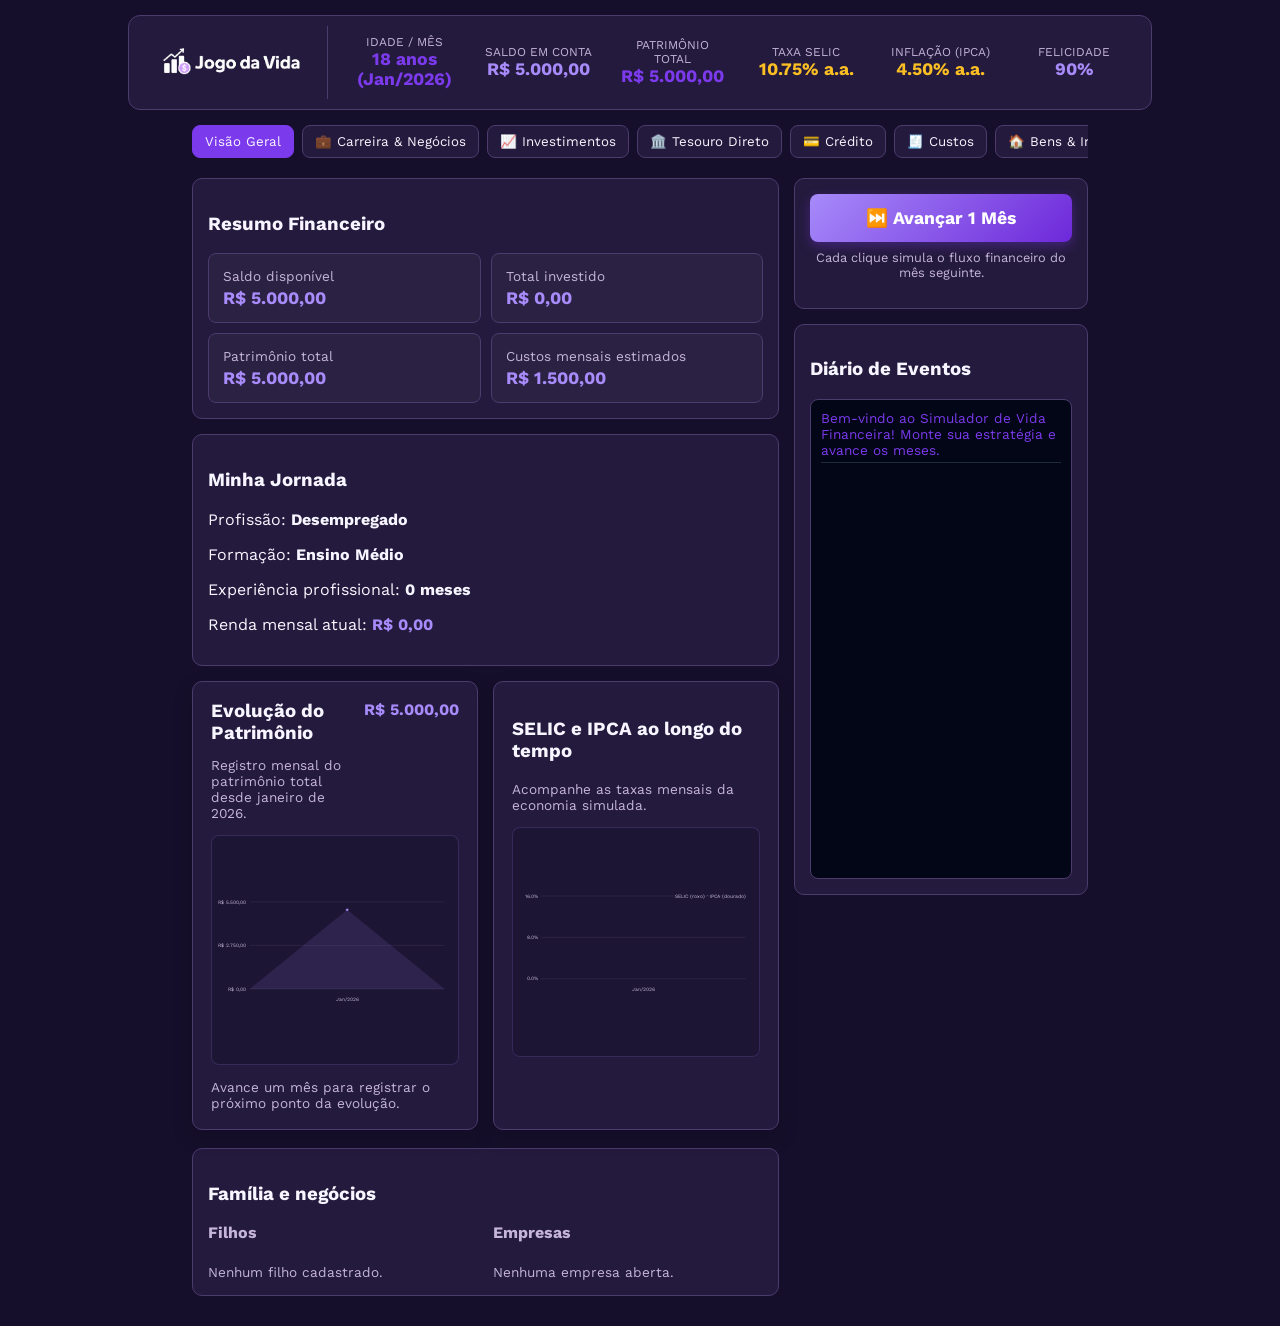
==== html/jogo.html @ ce8ad445 "feat: expandir simulacao financeira" ====
<!DOCTYPE html>
<html lang="pt-BR">
<head>
    <meta charset="UTF-8">
    <meta name="viewport" content="width=device-width, initial-scale=1.0">
    <title>Jogo da Vida</title>
    <link rel="stylesheet" href="../css/style.css">
</head>
<body>
    <header class="top-navbar" aria-label="Resumo do jogador">
        <div class="navbar-brand">
            <img class="game-logo" src="../assets/images/jogo-da-vida-logo.png" alt="Jogo da Vida">
        </div>
        <div class="header-stats">
        <div class="stat-card">
            <div class="stat-title">Idade / Mês</div>
            <div class="stat-value blue" id="ui-tempo">18 anos (Mês 1)</div>
        </div>
        <div class="stat-card">
            <div class="stat-title">Saldo em Conta</div>
            <div class="stat-value" id="ui-saldo">R$ 1.000,00</div>
        </div>
        <div class="stat-card">
            <div class="stat-title">Patrimônio Total</div>
            <div class="stat-value blue" id="ui-patrimonio">R$ 1.000,00</div>
        </div>
        <div class="stat-card">
            <div class="stat-title">Taxa SELIC</div>
            <div class="stat-value warn" id="ui-selic">10,75% a.a.</div>
        </div>
        <div class="stat-card">
            <div class="stat-title">Inflação (IPCA)</div>
            <div class="stat-value warn" id="ui-inflacao">4,50% a.a.</div>
        </div>
        <div class="stat-card">
            <div class="stat-title">Felicidade</div>
            <div class="stat-value" id="ui-felicidade-topo">60%</div>
        </div>
        </div>
    </header>

    <!-- Navegação por Abas -->
    <div class="nav-tabs">
        <button class="tab-btn" onclick="switchTab('geral')">Visão Geral</button>
        <button class="tab-btn active" onclick="switchTab('carreira')">💼 Carreira & Negócios</button>
        <button class="tab-btn" onclick="switchTab('investimentos')">📈 Investimentos</button>
        <button class="tab-btn" onclick="switchTab('tesouro')">🏛️ Tesouro Direto</button>
        <button class="tab-btn" onclick="switchTab('credito')">💳 Crédito</button>
        <button class="tab-btn" onclick="switchTab('custos')">🧾 Custos</button>
        <button class="tab-btn" onclick="switchTab('bens')">🏠 Bens & Imóveis</button>
        <button class="tab-btn" onclick="switchTab('protecao')">🛡️ Proteção & Seguros</button>
        <button class="tab-btn" onclick="switchTab('vida')">❤️ Vida & Família</button>
    </div>

    <div class="main-content">
        <!-- Áreas de Ação Dinâmicas -->
        <div>
            <!-- ABA PRINCIPAL: VISÃO GERAL -->
            <div id="tab-geral" class="tab-content">
                <div class="panel">
                    <h3>Resumo Financeiro</h3>
                    <div class="summary-grid">
                        <div class="summary-card"><span>Saldo disponível</span><strong id="geral-saldo">R$ 0,00</strong></div>
                        <div class="summary-card"><span>Total investido</span><strong id="geral-investimentos">R$ 0,00</strong></div>
                        <div class="summary-card"><span>Patrimônio total</span><strong id="geral-patrimonio">R$ 0,00</strong></div>
                        <div class="summary-card"><span>Custos mensais estimados</span><strong id="geral-custos">R$ 0,00</strong></div>
                    </div>
                </div>

                <div class="panel">
                    <h3>Minha Jornada</h3>
                    <p>Profissão: <strong id="geral-cargo">Desempregado</strong></p>
                    <p>Formação: <strong id="geral-formacao">Ensino Médio</strong></p>
                    <p>Experiência profissional: <strong id="geral-experiencia">0 meses</strong></p>
                    <p>Renda mensal atual: <strong id="geral-renda" class="positive-value">R$ 0,00</strong></p>
                </div>

                <div class="dashboard-grid">
                    <div class="panel">
                        <div class="chart-heading">
                            <div>
                                <h3>Evolução do Patrimônio</h3>
                                <p class="hint">Registro mensal do patrimônio total desde janeiro de 2026.</p>
                            </div>
                            <strong id="geral-patrimonio-atual" class="positive-value">R$ 0,00</strong>
                        </div>
                        <svg id="grafico-patrimonio" class="patrimonio-chart" role="img" aria-label="Gráfico de evolução anual do patrimônio"></svg>
                        <p id="descricao-grafico-patrimonio" class="hint"></p>
                    </div>

                    <div class="panel">
                        <h3>SELIC e IPCA ao longo do tempo</h3>
                        <p class="hint">Acompanhe as taxas mensais da economia simulada.</p>
                        <svg id="grafico-economia" class="patrimonio-chart" role="img" aria-label="Gráfico mensal da Selic e do IPCA"></svg>
                    </div>
                </div>

                <div class="panel">
                    <h3>Família e negócios</h3>
                    <div class="general-overview-grid">
                        <section><h4>Filhos</h4><div id="geral-filhos" class="general-list"></div></section>
                        <section><h4>Empresas</h4><div id="geral-empresas" class="general-list"></div></section>
                    </div>
                </div>
            </div>

            <!-- ABA 1: CARREIRA & NEGÓCIOS -->
            <div id="tab-carreira" class="tab-content active">
                <div class="panel">
                    <h3>Carreira Profissional</h3>
                    <p>Cargo Atual: <strong id="ui-cargo">Desempregado</strong></p>
                    <p>Salário Mensal: <strong id="ui-salario" style="color:var(--accent)">R$ 0,00</strong></p>
                    <p>Nível de Currículo/Escolaridade: <span id="ui-curriculo">Ensino Médio (Nível 1)</span></p>
                    <p>Curso Superior: <strong id="ui-curso-superior">Ainda não escolhido</strong></p>
                    <p>Faculdade: <strong id="ui-faculdade">Não iniciada</strong></p>
                    <p>Experiência no cargo: <strong id="ui-experiencia-cargo">0 meses</strong></p>
                    <button class="btn-action btn-blue" onclick="melhorarCurriculo()">Fazer Cursos / Faculdade (Custo: R$ 1.200)</button>
                    <button class="btn-action" id="btn-procurar-emprego" onclick="procurarEmprego()">Procurar Emprego / Candidatar-se</button>
                    <p class="hint" id="ui-chance-emprego"></p>
                </div>

                <div class="panel" id="painel-pos-graduacao" hidden>
                    <h3>Pós-graduação</h3>
                    <p>Uma especialização fortalece o currículo e amplia suas opções de carreira.</p>
                    <button class="btn-action btn-blue" onclick="fazerPosGraduacao()">Iniciar pós-graduação (R$ 6.500)</button>
                </div>

                <div class="panel" id="painel-curso-superior" hidden>
                    <h3>Escolha seu Curso Superior</h3>
                    <p>Escolha a graduação. A mensalidade é cobrada ao avançar cada mês até a conclusão do curso.</p>
                    <select id="curso-superior">
                        <option value="">Selecione uma área</option>
                        <option value="financeiro">Financeiro</option>
                        <option value="tech">Tech</option>
                        <option value="marketing">Marketing</option>
                        <option value="direito">Direito</option>
                        <option value="medicina">Medicina</option>
                    </select>
                    <button class="btn-action" onclick="escolherCursoSuperior()">Iniciar faculdade</button>
                </div>

                <div class="panel">
                    <h3>Cargos, salários e requisitos</h3>
                    <div id="lista-cargos" class="career-list"></div>
                </div>

                <div class="panel">
                    <h3>Empreendedorismo</h3>
                    <p>Status das empresas: <span id="ui-empresa-status">Sem empresa</span></p>
                    <label for="ramo-startup">Ramo da startup</label>
                    <select id="ramo-startup">
                        <option value="">Selecione um ramo</option>
                        <option value="tech">Tecnologia</option>
                        <option value="fintech">Fintech</option>
                        <option value="saude">Saúde</option>
                        <option value="marketing">Marketing</option>
                        <option value="ecommerce">E-commerce</option>
                    </select>
                    <label for="nome-startup">Nome da startup</label>
                    <input id="nome-startup" class="investment-input" type="text" maxlength="40" placeholder="Ex.: Aurora Labs">
                    <button class="btn-action" onclick="abrirEmpresa()">Abrir uma Startup (Investimento: R$ 500.000)</button>
                    <div id="lista-empresas" class="company-list"></div>
                </div>
            </div>

            <!-- ABA 2: INVESTIMENTOS -->
            <div id="tab-investimentos" class="tab-content">
                <div class="panel">
                    <h3>Escolha o tipo de investimento</h3>
                    <p class="hint">As cotações exibidas são referências de 23/07/2026. No jogo, preços e índices variam a cada mês.</p>
                    <div class="investment-nav">
                        <button class="investment-category active" data-category="rendaFixa" onclick="mostrarCategoriaInvestimento('rendaFixa')">Renda Fixa</button>
                        <button class="investment-category" data-category="acoes" onclick="mostrarCategoriaInvestimento('acoes')">Ações B3</button>
                        <button class="investment-category" data-category="fiis" onclick="mostrarCategoriaInvestimento('fiis')">FIIs</button>
                        <button class="investment-category" data-category="etfs" onclick="mostrarCategoriaInvestimento('etfs')">ETFs</button>
                    </div>
                </div>

                <div class="panel">
                    <h3 id="titulo-categoria-investimento">Renda Fixa</h3>
                    <p id="descricao-categoria-investimento" class="hint"></p>
                    <div class="investment-lesson">
                        <div><span>Risco</span><strong id="risco-categoria-investimento"></strong></div>
                        <div><span>Rentabilidade</span><strong id="rentabilidade-categoria-investimento"></strong></div>
                        <p id="como-funciona-categoria-investimento"></p>
                        <p id="atencao-categoria-investimento" class="hint"></p>
                    </div>
                    <div id="lista-investimentos" class="investment-grid"></div>
                </div>
            </div>

            <div id="tab-tesouro" class="tab-content">
                <div class="panel">
                    <h3>Tesouro Direto</h3>
                    <p class="hint">Títulos de referência do Tesouro Direto. As taxas no jogo acompanham SELIC, IPCA ou uma taxa prefixada simulada.</p>
                    <div class="investment-lesson">
                        <div><span>Risco</span><strong>Baixo risco de crédito; preço pode oscilar antes do vencimento.</strong></div>
                        <div><span>Rentabilidade</span><strong>Selic, IPCA + taxa ou taxa prefixada.</strong></div>
                        <p>Você empresta dinheiro ao governo. O Tesouro Selic costuma ser usado para reserva de emergência; IPCA+ busca preservar o poder de compra; o Prefixado trava uma taxa nominal.</p>
                        <p class="hint">Em resgate antecipado, o valor depende do preço de mercado (marcação a mercado). Levar o título até o vencimento reduz essa incerteza.</p>
                    </div>
                    <div id="lista-tesouro-direto" class="investment-grid"></div>
                </div>
            </div>

            <div id="tab-credito" class="tab-content">
                <div class="panel credit-panel">
                    <h3>Empréstimo pessoal</h3>
                    <p>Escolha o valor e prazo. O dinheiro entra na conta agora e as parcelas entram no relatório mensal.</p>
                    <label for="valor-emprestimo">Valor: <strong id="valor-emprestimo-label">R$ 5.000,00</strong></label>
                    <input id="valor-emprestimo" type="range" min="1000" max="50000" step="1000" value="5000" oninput="atualizarValoresCredito()">
                    <label for="prazo-emprestimo">Prazo</label>
                    <select id="prazo-emprestimo" onchange="atualizarValoresCredito()"><option value="12">12 meses</option><option value="24">24 meses</option><option value="36">36 meses</option></select>
                    <button class="btn-action" onclick="solicitarEmprestimo()">Solicitar empréstimo</button>
                </div>

                <div class="panel credit-panel">
                    <h3>Consórcio</h3>
                    <p>Planeje uma carta de crédito. Você paga parcelas mensais e pode ser contemplado na simulação.</p>
                    <label for="valor-consorcio">Carta de crédito: <strong id="valor-consorcio-label">R$ 50.000,00</strong></label>
                    <input id="valor-consorcio" type="range" min="20000" max="200000" step="5000" value="50000" oninput="atualizarValoresCredito()">
                    <label for="prazo-consorcio">Prazo</label>
                    <select id="prazo-consorcio"><option value="60">60 meses</option><option value="100">100 meses</option><option value="150">150 meses</option></select>
                    <button class="btn-action btn-blue" onclick="aderirConsorcio()">Entrar no consórcio</button>
                </div>

                <div class="panel">
                    <h3>Meus contratos</h3>
                    <div id="lista-creditos"><p>Nenhum contrato ativo.</p></div>
                </div>
            </div>

            <div id="tab-custos" class="tab-content">
                <div class="panel">
                    <h3>Custos mensais previstos</h3>
                    <p class="hint">A alimentação e os cuidados aumentam conforme a família cresce. Os valores são recalculados a cada mudança no patrimônio ou nos contratos.</p>
                    <p>Total estimado: <strong id="custos-total-mensais" class="asset-price">R$ 0,00</strong></p>
                    <div id="lista-custos-mensais" class="cost-list"></div>
                    <h3 class="property-section-title">Ações financeiras</h3>
                    <div id="acoes-custos" class="cost-actions"></div>
                </div>
            </div>

            <!-- ABA 3: BENS & IMÓVEIS -->
            <div id="tab-bens" class="tab-content">
                <div class="panel">
                    <h3>Adquirir Veículos & Imóveis</h3>
                    <p class="hint">Escolha um veículo. Todos exigem um gasto mensal de manutenção, seguro e uso equivalente a 5% do valor do carro.</p>
                    <div id="lista-veiculos-disponiveis" class="vehicle-grid"></div>
                    <h3 class="property-section-title">Imóveis</h3>
                    <p class="hint">Os imóveis valorizam mensalmente conforme seu perfil e a inflação. Ao alugar, o valor é reajustado pelo IPCA e nunca ultrapassa 10% do valor atual do bem por mês.</p>
                    <div id="lista-imoveis-disponiveis" class="property-grid"></div>
                </div>

                <div class="panel">
                    <h3>Meus Bens Adquiridos</h3>
                    <div id="lista-bens"><p>Nenhum bem registrado.</p></div>
                </div>
            </div>

            <!-- ABA 4: PROTEÇÃO & SEGUROS -->
            <div id="tab-protecao" class="tab-content">
                <div class="panel">
                    <h3>Gerenciamento de Riscos</h3>
                    <p>Seguros protegem seu patrimônio contra catástrofes e imprevistos inesperados.</p>
                    
                    <div class="card-item">
                        <strong>Plano de Saúde Familiar</strong><br>
                        Custo mensal dinâmico: <strong id="custo-saude">R$ 0,00</strong><br>
                        Status: <strong id="st-saude" style="color:var(--danger)">Não contratado</strong>
                        <button class="btn-action" onclick="toggleSeguro('saude')">Contratar / Cancelar</button>
                    </div>

                    <div class="card-item">
                        <strong>Seguro Residencial (Contra Tempestades, Furacões e Desastres)</strong><br>
                        Custo mensal dinâmico: <strong id="custo-residencial">R$ 0,00</strong><br>
                        Status: <strong id="st-residencial" style="color:var(--danger)">Não contratado</strong>
                        <button class="btn-action" onclick="toggleSeguro('residencial')">Contratar / Cancelar</button>
                    </div>
                    <p class="hint" id="detalhe-seguros"></p>
                </div>
            </div>

            <!-- ABA 5: VIDA & FAMÍLIA -->
            <div id="tab-vida" class="tab-content">
                <div class="panel">
                    <h3>Relacionamento & Filhos</h3>
                    <p>Status Conjugal: <strong id="ui-relacionamento">Solteiro(a)</strong></p>
                    <p>Filhos: <strong id="ui-filhos">0</strong></p>
                    <button class="btn-action btn-blue" onclick="buscarParceiro()">Procurar Parceiro(a)</button>
                    <label for="nome-filho">Nome do filho(a)</label>
                    <input id="nome-filho" class="investment-input" type="text" maxlength="30" placeholder="Digite o nome">
                    <button class="btn-action" onclick="terFilho()">Ter um Filho</button>
                    <div id="lista-filhos" class="children-list"></div>
                </div>

                <div class="panel">
                    <h3>Estilo de Vida</h3>
                    <p>Felicidade: <strong id="ui-felicidade">60%</strong></p>
                    <div class="happiness-bar" aria-label="Nível de felicidade"><span id="barra-felicidade"></span></div>
                    <button class="btn-action" id="btn-ferias" onclick="tirarFerias()">Tirar férias</button>
                    <p class="hint" id="ui-status-ferias"></p>
                    <button class="btn-action btn-blue" onclick="viajar()">Fazer Viagem Internacional (R$ 8.000)</button>
                </div>
            </div>
        </div>

        <!-- Painel Lateral: Log e Passagem do Tempo -->
        <div>
            <div class="panel">
                <button id="btn-avancar" class="advance-btn" onclick="avancarMes()">⏭️ Avançar 1 Mês</button>
                <p style="text-align:center; font-size: 0.8rem; color:var(--text-muted); margin-top: 8px;">
                    Cada clique simula o fluxo financeiro do mês seguinte.
                </p>
            </div>

            <div class="panel">
                <h3>Diário de Eventos</h3>
                <div class="log-box" id="log-box">
                    <div class="log-msg log-info">Bem-vindo ao Simulador de Vida Financeira! Monte sua estratégia e avance os meses.</div>
                </div>
            </div>
        </div>
        </div>
    </header>

    <dialog id="relatorio-mensal" class="monthly-report">
        <div class="report-header">
            <div>
                <p class="report-eyebrow">Fechamento financeiro</p>
                <h2 id="relatorio-titulo">Relatório mensal</h2>
            </div>
            <button class="report-close" type="button" onclick="fecharRelatorioMensal()" aria-label="Fechar relatório">×</button>
        </div>
        <div class="report-summary">
            <div><span>Ganhos</span><strong id="relatorio-total-ganhos" class="report-positive">R$ 0,00</strong></div>
            <div><span>Gastos</span><strong id="relatorio-total-gastos" class="report-negative">R$ 0,00</strong></div>
            <div><span>Saldo final</span><strong id="relatorio-saldo-final">R$ 0,00</strong></div>
        </div>
        <div class="report-columns">
            <section>
                <h3>De onde veio o ganho</h3>
                <div id="relatorio-ganhos" class="report-list"></div>
            </section>
            <section>
                <h3>Onde o dinheiro foi gasto</h3>
                <div id="relatorio-gastos" class="report-list"></div>
            </section>
        </div>
        <p id="relatorio-resultado" class="report-result"></p>
        <button class="btn-action" type="button" onclick="fecharRelatorioMensal()">Continuar</button>
    </dialog>
    <dialog id="final-jogo" class="final-game-dialog">
        <p class="report-eyebrow">Fim da jornada • 80 anos</p>
        <h2 id="final-classificacao">Sua classificação final</h2>
        <p id="final-mensagem" class="final-message"></p>
        <div id="final-estatisticas" class="final-stats"></div>
        <button class="btn-action" type="button" onclick="document.getElementById('final-jogo').close()">Ver resultado</button>
    </dialog>
    <script src="../js/script.js"></script>
</body>
</html>
---- css/style.css ----
@import url('https://fonts.googleapis.com/css2?family=Work+Sans:wght@400;500;600;700&display=swap');

:root {
            --bg-dark: #160f2b;
            --card-bg: #241a3d;
            --accent: #a78bfa;
            --accent-blue: #7c3aed;
            --danger: #fb7185;
            --warning: #fbbf24;
            --text-light: #f7f5ff;
            --text-muted: #c4b5d9;
            --border: #4c3b6d;
        }

        * { box-sizing: border-box; font-family: 'Work Sans', system-ui, sans-serif; }
        body { background-color: var(--bg-dark); color: var(--text-light); margin: 0; padding: 15px 15%; }

        .top-navbar {
            display: flex;
            align-items: stretch;
            gap: 14px;
            width: min(80vw, calc(100% + 10vw));
            margin: 0 0 15px -5vw;
            padding: 10px 14px;
            background: var(--card-bg);
            border: 1px solid var(--border);
            border-radius: 12px;
        }
        .navbar-brand {
            display: flex;
            align-items: center;
            flex: 0 0 auto;
            padding-right: 14px;
            border-right: 1px solid var(--border);
        }
        .game-logo { display: block; width: min(170px, 20vw); height: auto; }

        /* Indicadores da navbar */
        .header-stats {
            display: grid;
            grid-template-columns: repeat(6, minmax(90px, 1fr));
            flex: 1;
            gap: 8px;
        }
        .stat-card { display: flex; flex-direction: column; justify-content: center; min-width: 0; padding: 4px 6px; text-align: center; }
        .stat-title { font-size: 0.75rem; color: var(--text-muted); text-transform: uppercase; }
        .stat-value { font-size: 1.1rem; font-weight: bold; color: var(--accent); }
        .stat-value.blue { color: var(--accent-blue); }
        .stat-value.warn { color: var(--warning); }

        /* Navigation Tabs */
        .nav-tabs { display: flex; gap: 8px; margin-bottom: 15px; overflow-x: auto; padding-bottom: 5px; }
        .tab-btn {
            background: var(--card-bg);
            border: 1px solid var(--border);
            color: var(--text-light);
            padding: 8px 12px;
            border-radius: 8px;
            cursor: pointer;
            white-space: nowrap;
            transition: 0.2s;
        }
        .tab-btn.active { background: var(--accent-blue); border-color: var(--accent-blue); }

        /* Layout Grid */
        .main-content { display: grid; grid-template-columns: 2fr 1fr; gap: 15px; }
        @media (max-width: 1000px) {
            .top-navbar { width: min(80vw, calc(100% + 10vw)); }
            .header-stats { grid-template-columns: repeat(3, minmax(90px, 1fr)); }
        }
        @media (max-width: 850px) { .main-content { grid-template-columns: 1fr; } }
        @media (max-width: 650px) {
            body { padding: 15px; }
            .top-navbar { width: 100%; margin-left: 0; flex-direction: column; align-items: center; }
            .navbar-brand { padding: 0; border: 0; }
            .game-logo { width: 150px; }
            .header-stats { width: 100%; grid-template-columns: repeat(2, minmax(0, 1fr)); }
        }

        .panel { background: var(--card-bg); border-radius: 10px; padding: 15px; border: 1px solid var(--border); margin-bottom: 15px; }
        .tab-content { display: none; }
        .tab-content.active { display: block; }

        .summary-grid { display: grid; grid-template-columns: repeat(auto-fit, minmax(180px, 1fr)); gap: 10px; }
        .summary-card { background: rgba(255,255,255,0.03); border: 1px solid var(--border); border-radius: 8px; padding: 14px; }
        .summary-card span { display: block; color: var(--text-muted); font-size: 0.85rem; }
        .summary-card strong { display: block; margin-top: 4px; color: var(--accent); font-size: 1.1rem; }
        .positive-value { color: var(--accent); }
        .hint { color: var(--text-muted); font-size: 0.85rem; margin-bottom: 0; }
        .dashboard-grid, .general-overview-grid { display: grid; grid-template-columns: repeat(2, minmax(0, 1fr)); gap: 15px; }
        .dashboard-grid { margin-bottom: 18px; align-items: stretch; }
        .dashboard-grid .panel { margin-bottom: 0; min-width: 0; padding: 18px; overflow: hidden; box-shadow: 0 8px 20px rgba(2, 6, 23, 0.18); }
        .general-overview-grid section { min-width: 0; }
        .general-overview-grid h4 { margin: 0 0 8px; color: var(--text-muted); }
        .general-list { display: grid; gap: 6px; }
        .general-list-item { display: flex; justify-content: space-between; gap: 10px; padding: 8px 0; border-bottom: 1px solid var(--border); font-size: 0.88rem; }
        .general-list-item:last-child { border-bottom: 0; }
        .general-list-item span { color: var(--text-muted); text-align: right; }
        @media (max-width: 720px) { .dashboard-grid, .general-overview-grid { grid-template-columns: 1fr; } }
        select { width: 100%; margin-top: 8px; padding: 10px; border-radius: 6px; border: 1px solid var(--border); background: var(--bg-dark); color: var(--text-light); }

        .investment-nav { display: flex; flex-wrap: wrap; justify-content: flex-start; gap: 6px; margin-top: 12px; }
        .investment-category { border: 1px solid var(--border); background: var(--bg-dark); color: var(--text-light); padding: 6px 9px; border-radius: 6px; cursor: pointer; font-size: 0.8rem; }
        .investment-category.active { background: var(--accent-blue); border-color: var(--accent-blue); }
        .investment-grid { display: grid; grid-template-columns: 1fr; gap: 10px; }
        .investment-card { margin: 0; display: grid; grid-template-columns: minmax(0, 1fr) auto; column-gap: 14px; }
        .investment-card > :not(.investment-actions) { grid-column: 1; }
        .investment-actions { grid-column: 2; grid-row: 1 / span 8; display: flex; flex-wrap: wrap; align-self: end; align-items: flex-end; justify-content: flex-end; gap: 6px; }
        .investment-actions .btn-action { margin-right: 0; }
        .investment-card h4 { margin: 0 0 7px; }
        .investment-card p { margin: 0 0 7px; color: var(--text-muted); font-size: 0.88rem; }
        .investment-input-label { color: var(--text-muted); font-size: 0.8rem; }
        .investment-control { display: grid; gap: 3px; }
        .investment-input { width: min(100%, 220px); padding: 7px 9px; border-radius: 6px; border: 1px solid var(--border); background: var(--bg-dark); color: var(--text-light); }
        .investment-estimate { color: var(--accent) !important; font-weight: 600; }
        .asset-price { color: var(--accent); font-weight: bold; font-size: 1.05rem; }
        .investment-lesson { display: grid; grid-template-columns: repeat(2, minmax(0, 1fr)); gap: 6px 12px; margin: 10px 0; padding: 10px; border: 1px solid var(--border); border-radius: 8px; background: rgba(255,255,255,0.03); font-size: 0.82rem; }
        .investment-lesson div { display: grid; gap: 2px; }
        .investment-lesson span { color: var(--text-muted); font-size: 0.78rem; text-transform: uppercase; }
        .investment-lesson strong { color: var(--accent); font-size: 0.85rem; }
        .investment-lesson p { grid-column: 1 / -1; margin: 0; line-height: 1.35; }
        @media (max-width: 550px) { .investment-lesson { grid-template-columns: 1fr; } }
        button:disabled { cursor: not-allowed; opacity: 0.5; }

        /* Buttons & Forms */
        button.btn-action {
            width: auto;
            background: var(--accent);
            color: #160f2b;
            border: none;
            padding: 8px 11px;
            border-radius: 6px;
            font-weight: bold;
            cursor: pointer;
            margin: 8px 5px 0 0;
            transition: 0.2s;
            font-size: 0.84rem;
            vertical-align: bottom;
        }
        button.btn-action:hover { filter: brightness(1.1); }
        button.btn-danger { background: var(--danger); color: white; }
        button.btn-blue { background: var(--accent-blue); color: white; }

        .card-item {
            background: rgba(255,255,255,0.03);
            border: 1px solid var(--border);
            padding: 12px;
            border-radius: 8px;
            margin-bottom: 10px;
        }
        .vehicle-grid { display: grid; grid-template-columns: 1fr; gap: 10px; }
        .vehicle-card { margin: 0; display: flex; flex-direction: column; }
        .vehicle-card h4 { margin: 0 0 6px; }
        .vehicle-card p { margin: 0 0 7px; }
        .vehicle-actions { display: flex; flex-wrap: wrap; gap: 6px; margin-top: auto; }
        .vehicle-actions .btn-action { margin-right: 0; }
        .property-section-title { margin: 24px 0 8px; }
        .property-grid { display: grid; grid-template-columns: 1fr; gap: 10px; }
        .property-card { margin: 0; display: flex; flex-direction: column; }
        .property-card h4, .property-card p { margin-top: 0; }
        .career-list { display: grid; gap: 8px; }
        .career-item { display: grid; grid-template-columns: minmax(160px, 1fr) auto; gap: 4px 14px; padding: 10px 0; border-bottom: 1px solid var(--border); }
        .career-item:last-child { border-bottom: 0; }
        .career-item small { grid-column: 1 / -1; color: var(--text-muted); }
        .cost-list { display: grid; gap: 7px; }
        .cost-item { display: flex; justify-content: space-between; gap: 12px; padding: 10px 0; border-bottom: 1px solid var(--border); }
        .cost-item:last-child { border-bottom: 0; }
        .cost-item strong { color: var(--warning); white-space: nowrap; }
        .cost-actions { display: grid; gap: 10px; }
        .cost-action { display: flex; flex-wrap: wrap; align-items: center; justify-content: space-between; gap: 8px; padding: 10px; border: 1px solid var(--border); border-radius: 8px; }
        .cost-action p { margin: 0; color: var(--text-muted); }
        .happiness-bar { height: 10px; overflow: hidden; margin: 8px 0 12px; background: var(--bg-dark); border-radius: 999px; border: 1px solid var(--border); }
        .happiness-bar span { display: block; width: 60%; height: 100%; background: linear-gradient(90deg, var(--danger), var(--warning), var(--accent)); transition: width 0.2s; }
        .company-list, .children-list { display: grid; gap: 8px; margin-top: 12px; }
        .company-card small { color: var(--text-muted); }
        .company-health { height: 8px; overflow: hidden; margin: 8px 0 4px; background: var(--bg-dark); border-radius: 999px; border: 1px solid var(--border); }
        .company-health span { display: block; height: 100%; background: linear-gradient(90deg, var(--danger), var(--warning), var(--accent)); }
        .company-ready { color: var(--warning); font-weight: bold; }
        .company-listed { color: var(--accent); font-weight: bold; }
        .child-item { display: flex; flex-wrap: wrap; justify-content: space-between; gap: 6px 14px; padding: 9px 0; border-bottom: 1px solid var(--border); }
        .child-item:last-child { border-bottom: 0; }
        .child-item span { color: var(--text-muted); font-size: 0.86rem; }

        /* Log Section */
        .log-box {
            height: 480px;
            overflow-y: auto;
            background: #020617;
            border: 1px solid var(--border);
            border-radius: 8px;
            padding: 10px;
            font-size: 0.85rem;
            font-family: monospace;
        }
        .log-msg { margin-bottom: 6px; padding-bottom: 4px; border-bottom: 1px solid #1e293b; }
        .log-pos { color: var(--accent); }
        .log-neg { color: var(--danger); }
        .log-warn { color: var(--warning); }
        .log-info { color: var(--accent-blue); }

        .advance-btn {
            background: linear-gradient(135deg, #a78bfa, #6d28d9);
            color: white; font-size: 1.1rem; padding: 14px; width: 100%;
            border: none; border-radius: 8px; font-weight: bold; cursor: pointer;
            box-shadow: 0 4px 12px rgba(124, 58, 237, 0.35);
        }

        .chart-heading { display: flex; justify-content: space-between; align-items: flex-start; gap: 15px; }
        .chart-heading h3 { margin: 0; }
        .chart-heading p { margin-bottom: 0; }
        .patrimonio-chart { display: block; width: 100%; height: auto; min-height: 230px; margin-top: 14px; padding: 6px; overflow: visible; background: rgba(2, 6, 23, 0.22); border: 1px solid rgba(167, 139, 250, 0.18); border-radius: 8px; }
        .chart-grid { stroke: rgba(196, 181, 217, 0.22); stroke-width: 1; }
        .chart-axis-label { fill: var(--text-muted); font-size: 12px; }
        .chart-line { fill: none; stroke: var(--accent); stroke-width: 3; stroke-linecap: round; stroke-linejoin: round; }
        .chart-area { fill: var(--accent); opacity: 0.12; }
        .chart-point { fill: var(--accent); stroke: var(--card-bg); stroke-width: 2; }
        @media (max-width: 900px) { .dashboard-grid { grid-template-columns: 1fr; } }
        @media (max-width: 480px) { .chart-heading { flex-direction: column; gap: 5px; } .patrimonio-chart { min-height: 200px; } }

        .monthly-report { width: min(680px, calc(100% - 30px)); color: var(--text-light); background: var(--card-bg); border: 1px solid var(--border); border-radius: 12px; padding: 20px; }
        .monthly-report::backdrop { background: rgba(2, 6, 23, 0.78); }
        .report-header { display: flex; align-items: flex-start; justify-content: space-between; gap: 12px; border-bottom: 1px solid var(--border); padding-bottom: 12px; }
        .report-header h2 { margin: 2px 0 0; font-size: 1.25rem; }
        .report-eyebrow { margin: 0; color: var(--text-muted); font-size: 0.75rem; text-transform: uppercase; }
        .report-close { border: 0; background: transparent; color: var(--text-light); cursor: pointer; font-size: 1.8rem; line-height: 1; }
        .report-summary { display: grid; grid-template-columns: repeat(3, 1fr); gap: 10px; margin: 15px 0; }
        .report-summary div { background: rgba(255,255,255,0.03); border: 1px solid var(--border); border-radius: 8px; padding: 10px; }
        .report-summary span { display: block; color: var(--text-muted); font-size: 0.78rem; }
        .report-summary strong { display: block; margin-top: 4px; }
        .report-positive { color: var(--accent); }
        .report-negative { color: var(--danger); }
        .report-columns { display: grid; grid-template-columns: repeat(2, minmax(0, 1fr)); gap: 16px; }
        .report-columns h3 { margin: 0 0 8px; font-size: 0.95rem; }
        .report-list { display: grid; gap: 6px; }
        .report-item { display: flex; justify-content: space-between; gap: 8px; background: rgba(255,255,255,0.03); border-radius: 6px; padding: 8px; font-size: 0.86rem; }
        .report-item span:last-child { white-space: nowrap; font-weight: bold; }
        .report-empty { color: var(--text-muted); font-size: 0.86rem; }
        .report-result { color: var(--text-muted); margin: 16px 0 0; }
        @media (max-width: 560px) { .report-summary, .report-columns { grid-template-columns: 1fr; } }
        .final-game-dialog { width: min(560px, calc(100% - 30px)); color: var(--text-light); background: var(--card-bg); border: 1px solid var(--border); border-radius: 12px; padding: 24px; text-align: center; }
        .final-game-dialog::backdrop { background: rgba(2, 6, 23, 0.82); }
        .final-game-dialog h2 { margin: 4px 0 10px; color: var(--accent); }
        .final-message { color: var(--text-muted); margin: 0 auto 18px; max-width: 440px; }
        .final-stats { display: grid; grid-template-columns: repeat(2, minmax(0, 1fr)); gap: 10px; text-align: left; }
        .final-stats div { padding: 10px; border: 1px solid var(--border); border-radius: 8px; background: rgba(255,255,255,0.03); }
        .final-stats span { display: block; color: var(--text-muted); font-size: 0.78rem; }
        .final-stats strong { display: block; margin-top: 4px; color: var(--accent); }
        @media (max-width: 420px) { .final-stats { grid-template-columns: 1fr; } }
        .credit-panel label { display: block; margin-top: 12px; color: var(--text-muted); font-size: 0.9rem; }
        .credit-panel input[type="range"] { width: 100%; accent-color: var(--accent); }
        .credit-panel select { max-width: 220px; }
        @media (max-width: 560px) { .investment-card { grid-template-columns: 1fr; } .investment-actions { grid-column: 1; grid-row: auto; flex-direction: row; align-items: center; } }
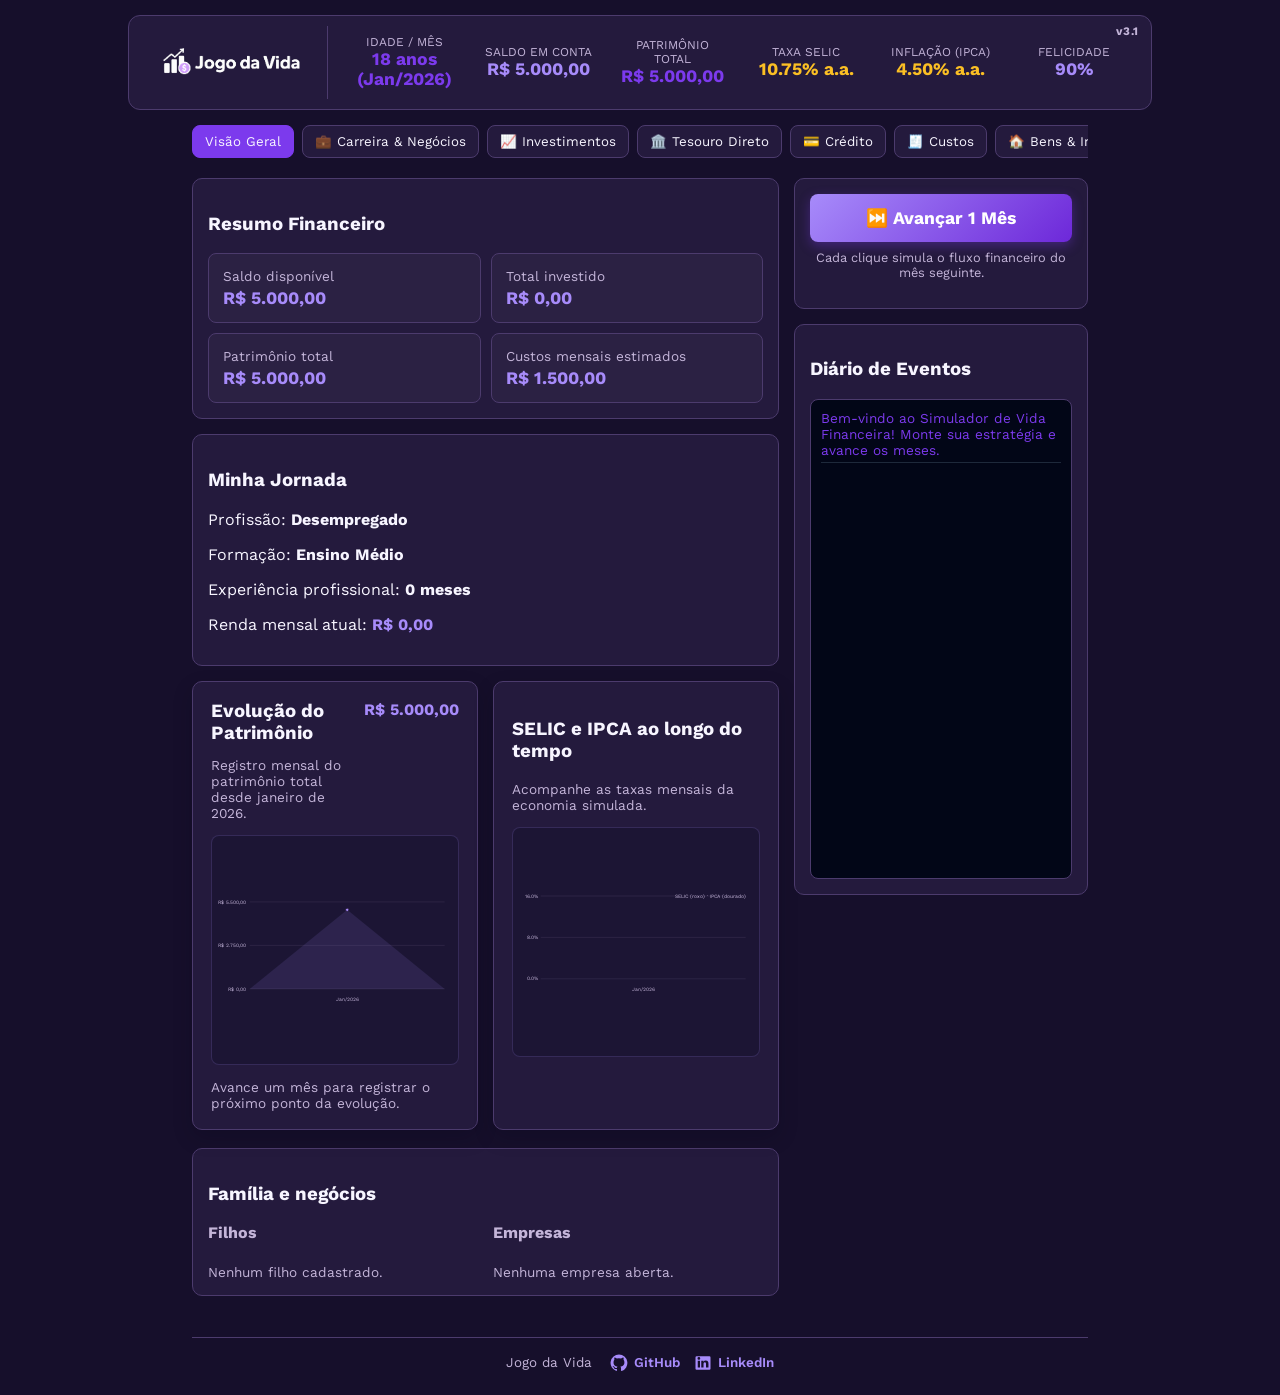
==== commit c902fd41: "Version 3.1 - extra credits" ====
--- a/html/jogo.html
+++ b/html/jogo.html
@@ -37,6 +37,7 @@
             <div class="stat-value" id="ui-felicidade-topo">60%</div>
         </div>
         </div>
+        <span class="game-version" aria-label="Versão do jogo">v3.1</span>
     </header>
 
     <!-- Navegação por Abas -->
@@ -122,7 +123,7 @@
                 <div class="panel" id="painel-pos-graduacao" hidden>
                     <h3>Pós-graduação</h3>
                     <p>Uma especialização fortalece o currículo e amplia suas opções de carreira.</p>
-                    <button class="btn-action btn-blue" onclick="fazerPosGraduacao()">Iniciar pós-graduação (R$ 6.500)</button>
+                    <button class="btn-action btn-blue" onclick="fazerPosGraduacao()">Iniciar pós-graduação (R$ 50.000)</button>
                 </div>
 
                 <div class="panel" id="painel-curso-superior" hidden>
@@ -324,6 +325,20 @@
         </div>
     </header>
 
+    <footer class="site-footer">
+        <span>Jogo da Vida</span>
+        <div>
+            <a class="social-link" href="https://github.com/vmori29" target="_blank" rel="noopener noreferrer" aria-label="GitHub de Victor Mori">
+                <svg viewBox="0 0 24 24" aria-hidden="true"><path d="M12 .7a11.3 11.3 0 0 0-3.6 22c.6.1.8-.3.8-.6v-2.2c-3.2.7-3.9-1.4-3.9-1.4-.5-1.4-1.3-1.7-1.3-1.7-1-.7.1-.7.1-.7 1.2.1 1.8 1.2 1.8 1.2 1 1.8 2.8 1.3 3.4 1 .1-.8.4-1.3.7-1.6-2.6-.3-5.3-1.3-5.3-5.8 0-1.3.4-2.3 1.2-3.1-.1-.3-.5-1.5.1-3.1 0 0 .9-.3 3.1 1.2a10.6 10.6 0 0 1 5.7 0c2.2-1.5 3.1-1.2 3.1-1.2.6 1.6.2 2.8.1 3.1.8.8 1.2 1.8 1.2 3.1 0 4.5-2.7 5.5-5.3 5.8.4.4.8 1.1.8 2.2v3.2c0 .3.2.7.8.6A11.3 11.3 0 0 0 12 .7Z"/></svg>
+                <span>GitHub</span>
+            </a>
+            <a class="social-link" href="https://www.linkedin.com/in/victor-mori-kikuchi/" target="_blank" rel="noopener noreferrer" aria-label="LinkedIn de Victor Mori">
+                <svg viewBox="0 0 24 24" aria-hidden="true"><path d="M20.5 3h-17A1.5 1.5 0 0 0 2 4.5v15A1.5 1.5 0 0 0 3.5 21h17a1.5 1.5 0 0 0 1.5-1.5v-15A1.5 1.5 0 0 0 20.5 3ZM8 18H5V9h3v9ZM6.5 7.7A1.7 1.7 0 1 1 6.5 4a1.7 1.7 0 0 1 0 3.7ZM19 18h-3v-4.4c0-1.1 0-2.5-1.5-2.5S12.7 12.3 12.7 13.5V18h-3V9h2.9v1.2h.1a3.2 3.2 0 0 1 2.9-1.6c3.1 0 3.7 2 3.7 4.7V18Z"/></svg>
+                <span>LinkedIn</span>
+            </a>
+        </div>
+    </footer>
+
     <dialog id="relatorio-mensal" class="monthly-report">
         <div class="report-header">
             <div>
@@ -349,6 +364,16 @@
         </div>
         <p id="relatorio-resultado" class="report-result"></p>
         <button class="btn-action" type="button" onclick="fecharRelatorioMensal()">Continuar</button>
+    </dialog>
+    <dialog id="filho-indesejado" class="unexpected-child-dialog" oncancel="event.preventDefault()">
+        <p class="report-eyebrow">Evento inesperado</p>
+        <h2>Um filho não planejado está a caminho.</h2>
+        <p>Essa nova responsabilidade fará parte da sua jornada financeira. Escolha um nome para continuar.</p>
+        <form onsubmit="event.preventDefault(); nomearFilhoIndesejado();">
+            <label for="nome-filho-indesejado">Nome do filho(a)</label>
+            <input id="nome-filho-indesejado" class="investment-input" type="text" maxlength="30" placeholder="Digite o nome" required autofocus>
+            <button class="btn-action" type="submit">Confirmar nome</button>
+        </form>
     </dialog>
     <dialog id="final-jogo" class="final-game-dialog">
         <p class="report-eyebrow">Fim da jornada • 80 anos</p>
--- a/css/style.css
+++ b/css/style.css
@@ -16,6 +16,7 @@
         body { background-color: var(--bg-dark); color: var(--text-light); margin: 0; padding: 15px 15%; }
 
         .top-navbar {
+            position: relative;
             display: flex;
             align-items: stretch;
             gap: 14px;
@@ -34,6 +35,7 @@
             border-right: 1px solid var(--border);
         }
         .game-logo { display: block; width: min(170px, 20vw); height: auto; }
+        .game-version { position: absolute; top: 8px; right: 12px; color: var(--text-muted); font-size: 0.72rem; font-weight: 700; letter-spacing: 0.06em; }
 
         /* Indicadores da navbar */
         .header-stats {
@@ -74,6 +76,7 @@
             .top-navbar { width: 100%; margin-left: 0; flex-direction: column; align-items: center; }
             .navbar-brand { padding: 0; border: 0; }
             .game-logo { width: 150px; }
+            .game-version { top: 8px; right: 10px; }
             .header-stats { width: 100%; grid-template-columns: repeat(2, minmax(0, 1fr)); }
         }
 
@@ -205,6 +208,14 @@
             box-shadow: 0 4px 12px rgba(124, 58, 237, 0.35);
         }
 
+        .site-footer { display: flex; justify-content: center; align-items: center; gap: 18px; margin: 26px 0 8px; padding: 16px 0 0; border-top: 1px solid var(--border); color: var(--text-muted); font-size: 0.84rem; text-align: center; }
+        .site-footer div { display: flex; gap: 14px; }
+        .site-footer a { color: var(--accent); font-weight: 600; text-decoration: none; }
+        .site-footer .social-link { display: inline-flex; align-items: center; gap: 6px; }
+        .site-footer .social-link svg { width: 18px; height: 18px; fill: currentColor; }
+        .site-footer a:hover { text-decoration: underline; }
+        @media (max-width: 480px) { .site-footer { flex-direction: column; align-items: flex-start; } }
+
         .chart-heading { display: flex; justify-content: space-between; align-items: flex-start; gap: 15px; }
         .chart-heading h3 { margin: 0; }
         .chart-heading p { margin-bottom: 0; }
@@ -219,6 +230,12 @@
 
         .monthly-report { width: min(680px, calc(100% - 30px)); color: var(--text-light); background: var(--card-bg); border: 1px solid var(--border); border-radius: 12px; padding: 20px; }
         .monthly-report::backdrop { background: rgba(2, 6, 23, 0.78); }
+        .unexpected-child-dialog { width: min(500px, calc(100% - 30px)); color: var(--text-light); background: var(--card-bg); border: 1px solid var(--border); border-radius: 12px; padding: 24px; }
+        .unexpected-child-dialog::backdrop { background: rgba(2, 6, 23, 0.82); }
+        .unexpected-child-dialog h2 { margin: 5px 0 10px; color: var(--warning); }
+        .unexpected-child-dialog p { color: var(--text-muted); line-height: 1.5; }
+        .unexpected-child-dialog label { display: block; margin: 16px 0 6px; color: var(--text-muted); font-size: .88rem; }
+        .unexpected-child-dialog .investment-input { width: 100%; }
         .report-header { display: flex; align-items: flex-start; justify-content: space-between; gap: 12px; border-bottom: 1px solid var(--border); padding-bottom: 12px; }
         .report-header h2 { margin: 2px 0 0; font-size: 1.25rem; }
         .report-eyebrow { margin: 0; color: var(--text-muted); font-size: 0.75rem; text-transform: uppercase; }
